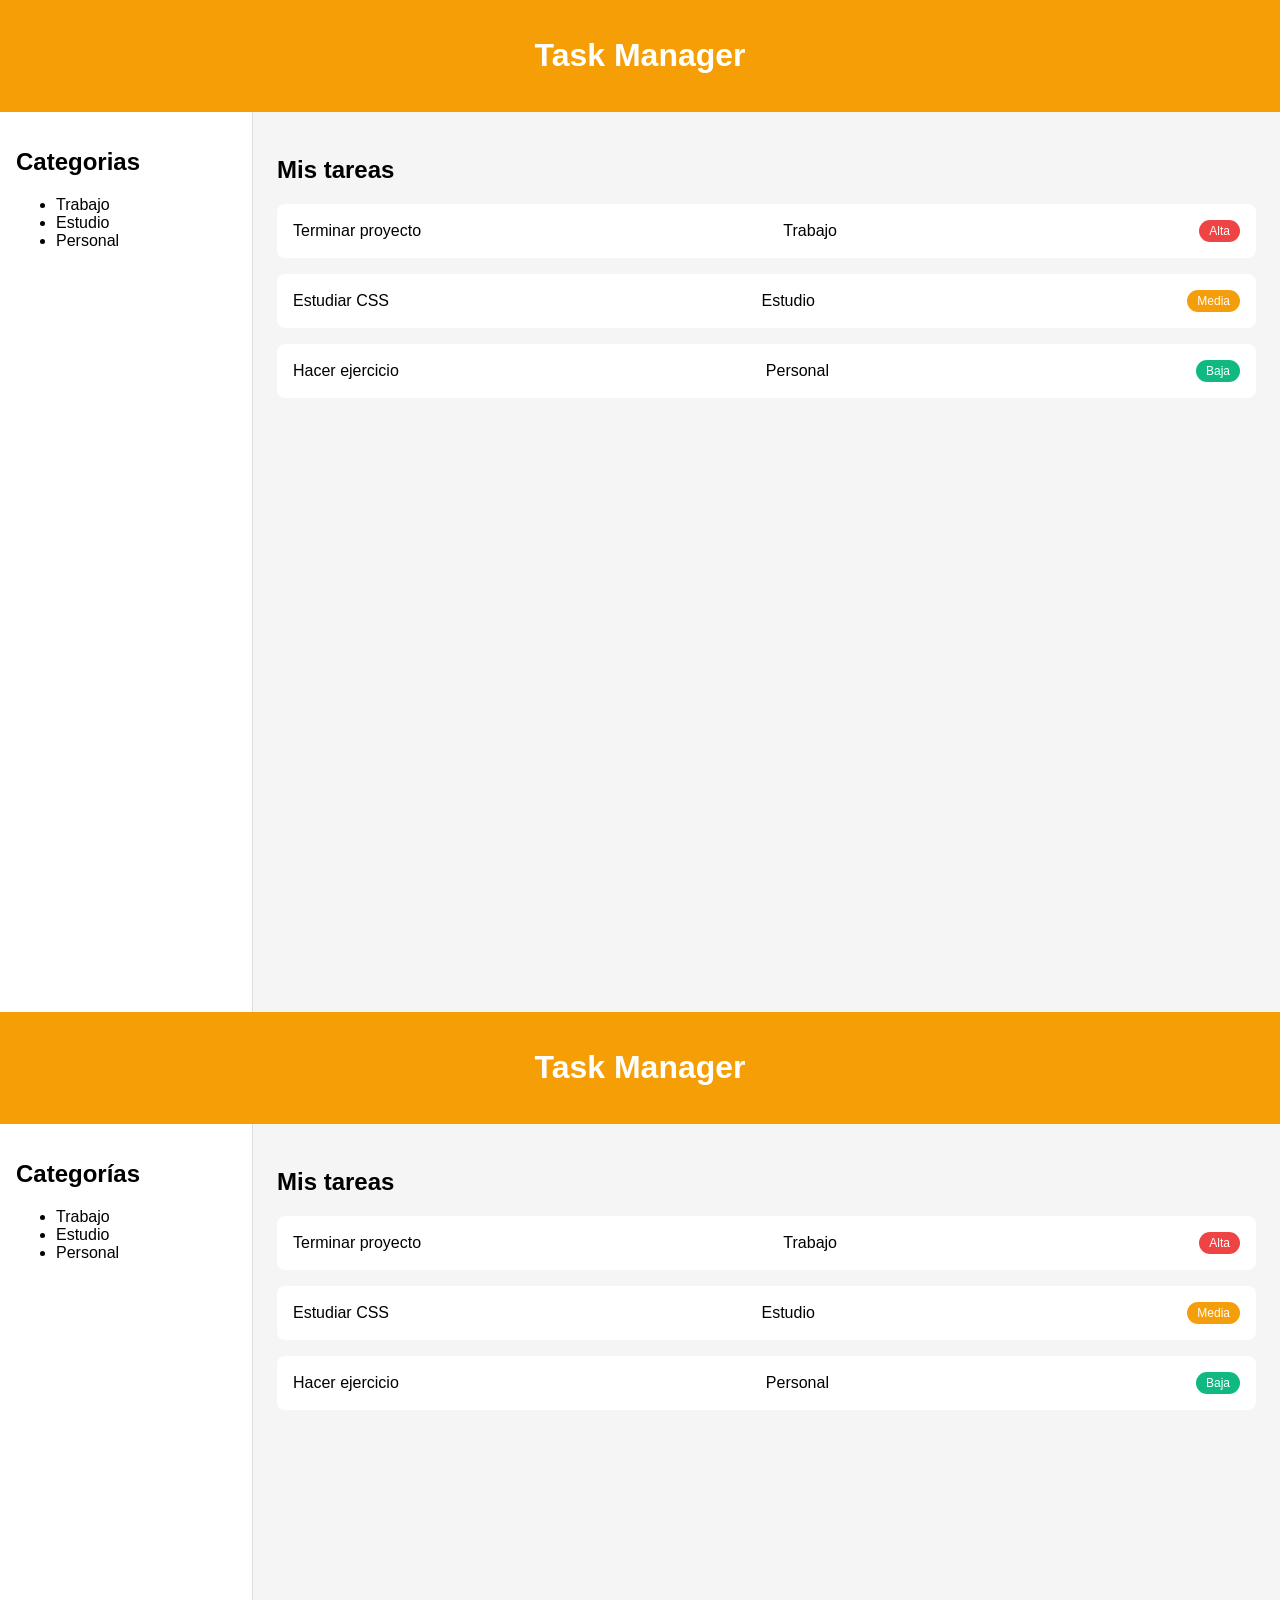
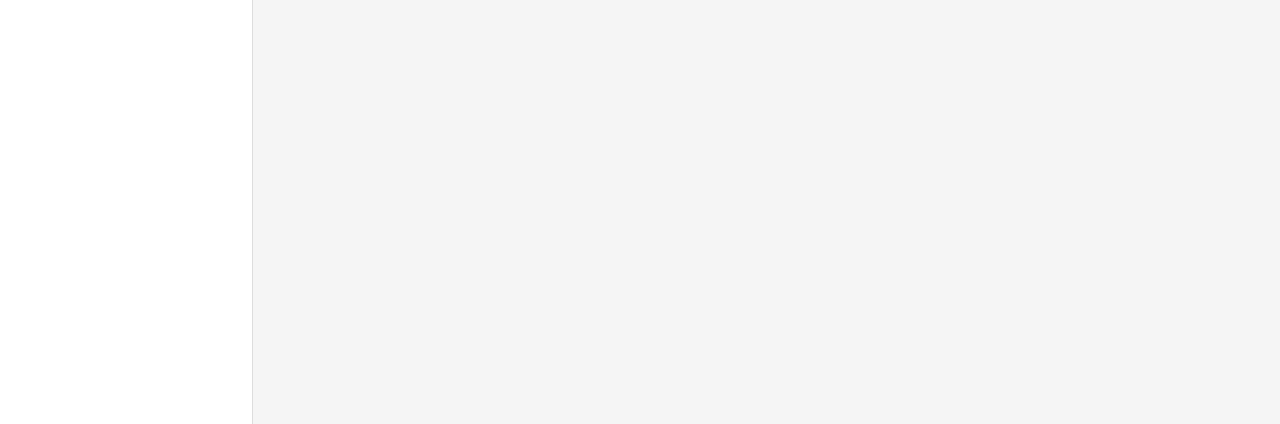
==== index.html @ 3fa74f42 "Add files via upload" ====
<!DOCTYPE html>
<html lang="es">
<head>
  <meta charset="UTF-8">
  <title>Task Manager</title>
  <link rel="stylesheet" href="styles.css">
</head>

<body>

<header>
  <h1>Task Manager</h1>
</header>

<main class="layout">

  <aside class="sidebar">
    <h2>Categorias</h2>
    <ul>
      <li>Trabajo</li>
      <li>Estudio</li>
      <li>Personal</li>
    </ul>
  </aside>

  <section class="tasks">

    <h2>Mis tareas</h2>

    <div class="task-card high">
      <span class="task-title">Terminar proyecto</span>
      <span class="category">Trabajo</span>
      <span class="badge">Alta</span>
    </div>

    <div class="task-card medium">
      <span class="task-title">Estudiar CSS</span>
      <span class="category">Estudio</span>
      <span class="badge">Media</span>
    </div>

    <div class="task-card low">
      <span class="task-title">Hacer ejercicio</span>
      <span class="category">Personal</span>
      <span class="badge">Baja</span>
    </div>

  </section>

</main>

</body>
</html>
<!DOCTYPE html>
<html lang="es">
<head>
  <meta charset="UTF-8">
  <title>Task Manager</title>
  <link rel="stylesheet" href="styles.css">
</head>

<body>

<header>
  <h1>Task Manager</h1>
</header>

<main class="layout">

  <aside class="sidebar">
    <h2>Categorías</h2>
    <ul>
      <li>Trabajo</li>
      <li>Estudio</li>
      <li>Personal</li>
    </ul>
  </aside>

  <section class="tasks">

    <h2>Mis tareas</h2>

    <div class="task-card high">
      <span class="task-title">Terminar proyecto</span>
      <span class="category">Trabajo</span>
      <span class="badge">Alta</span>
    </div>

    <div class="task-card medium">
      <span class="task-title">Estudiar CSS</span>
      <span class="category">Estudio</span>
      <span class="badge">Media</span>
    </div>

    <div class="task-card low">
      <span class="task-title">Hacer ejercicio</span>
      <span class="category">Personal</span>
      <span class="badge">Baja</span>
    </div>

  </section>

</main>

</body>
</html>
---- styles.css ----
/* VARIABLES CSS */

:root {
  --color-primary: #f59e05;
  --color-bg: #f5f5f5;
  --color-card: #ffffff;

  --priority-high: #ef4444;
  --priority-medium: #f59e0b;
  --priority-low: #10b981;

  --font-main: Arial, sans-serif;

  --space-sm: 8px;
  --space-md: 16px;
  --space-lg: 24px;
}


/* RESET */

body {
  margin: 0;
  font-family: var(--font-main);
  background: var(--color-bg);
}


/* HEADER */

header {
  background: var(--color-primary);
  color: white;
  padding: var(--space-md);
  text-align: center;
}


/* LAYOUT */

.layout {
  display: flex;
  min-height: 100vh;
}


/* SIDEBAR */

.sidebar {
  width: 220px;
  background: white;
  padding: var(--space-md);
  border-right: 1px solid #ddd;
}


/* TASK SECTION */

.tasks {
  flex: 1;
  padding: var(--space-lg);
}


/* TASK CARD */

.task-card {
  display: flex;
  justify-content: space-between;
  align-items: center;

  background: var(--color-card);
  padding: var(--space-md);
  margin-bottom: var(--space-md);

  border-radius: 8px;

  transition: transform 0.2s ease, box-shadow 0.2s ease;
}


/* BONUS: transición */

.task-card:hover {
  transform: translateY(-4px);
  box-shadow: 0 6px 12px rgba(0,0,0,0.1);
}


/* BADGES */

.badge {
  padding: 4px 10px;
  border-radius: 12px;
  color: white;
  font-size: 12px;
}

.high .badge {
  background: var(--priority-high);
}

.medium .badge {
  background: var(--priority-medium);
}

.low .badge {
  background: var(--priority-low);
}


/* MEDIA QUERY */

@media (max-width: 768px) {

  .layout {
    flex-direction: column;
  }

  .sidebar {
    width: 100%;
    border-right: none;
    border-bottom: 1px solid #ddd;
  }

}
---- styles.css ----
/* VARIABLES CSS */

:root {
  --color-primary: #f59e05;
  --color-bg: #f5f5f5;
  --color-card: #ffffff;

  --priority-high: #ef4444;
  --priority-medium: #f59e0b;
  --priority-low: #10b981;

  --font-main: Arial, sans-serif;

  --space-sm: 8px;
  --space-md: 16px;
  --space-lg: 24px;
}


/* RESET */

body {
  margin: 0;
  font-family: var(--font-main);
  background: var(--color-bg);
}


/* HEADER */

header {
  background: var(--color-primary);
  color: white;
  padding: var(--space-md);
  text-align: center;
}


/* LAYOUT */

.layout {
  display: flex;
  min-height: 100vh;
}


/* SIDEBAR */

.sidebar {
  width: 220px;
  background: white;
  padding: var(--space-md);
  border-right: 1px solid #ddd;
}


/* TASK SECTION */

.tasks {
  flex: 1;
  padding: var(--space-lg);
}


/* TASK CARD */

.task-card {
  display: flex;
  justify-content: space-between;
  align-items: center;

  background: var(--color-card);
  padding: var(--space-md);
  margin-bottom: var(--space-md);

  border-radius: 8px;

  transition: transform 0.2s ease, box-shadow 0.2s ease;
}


/* BONUS: transición */

.task-card:hover {
  transform: translateY(-4px);
  box-shadow: 0 6px 12px rgba(0,0,0,0.1);
}


/* BADGES */

.badge {
  padding: 4px 10px;
  border-radius: 12px;
  color: white;
  font-size: 12px;
}

.high .badge {
  background: var(--priority-high);
}

.medium .badge {
  background: var(--priority-medium);
}

.low .badge {
  background: var(--priority-low);
}


/* MEDIA QUERY */

@media (max-width: 768px) {

  .layout {
    flex-direction: column;
  }

  .sidebar {
    width: 100%;
    border-right: none;
    border-bottom: 1px solid #ddd;
  }

}
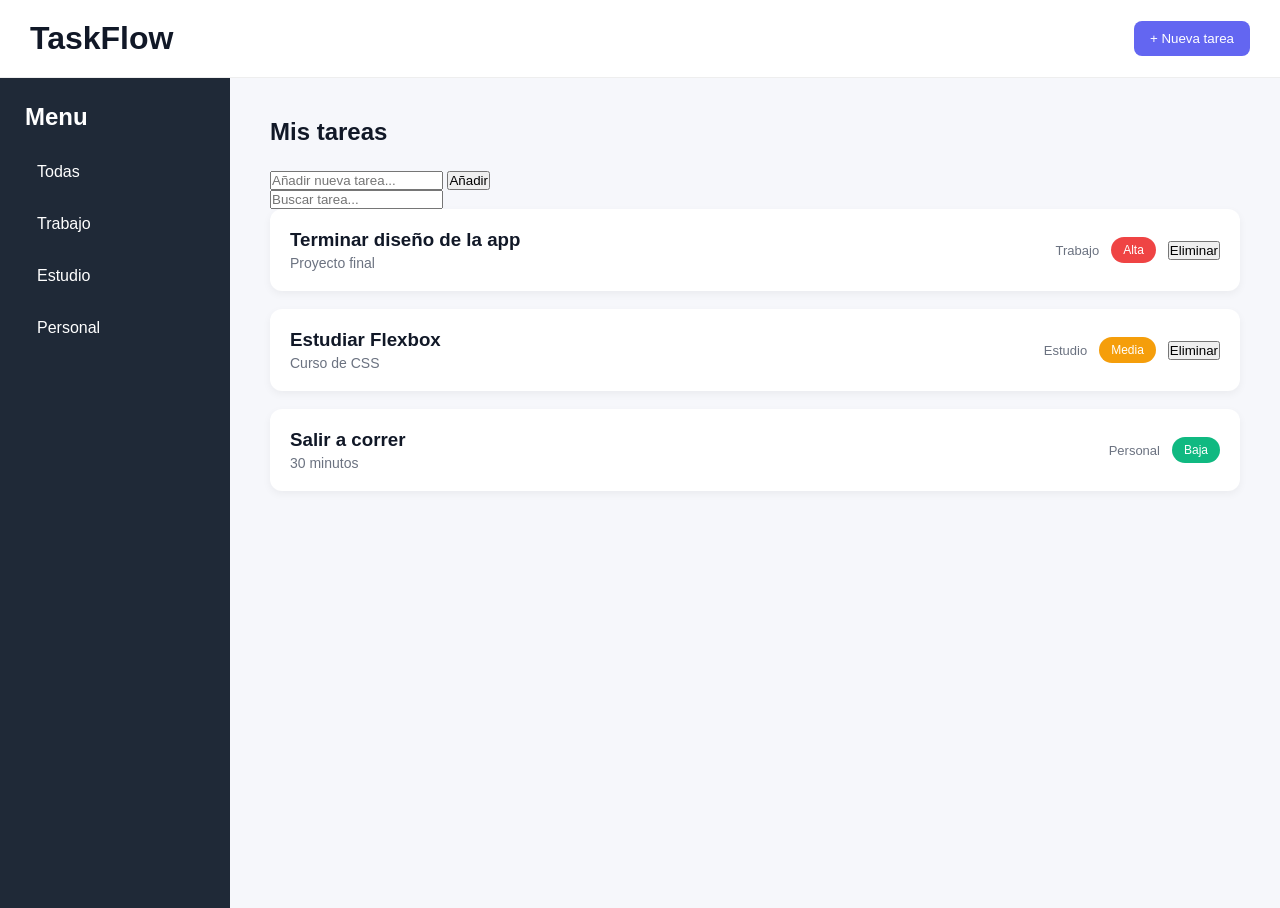
==== commit b19821b1: "Update and rename index1.html to index.html" ====
--- a/index.html
+++ b/index.html
@@ -1,106 +1,104 @@
 <!DOCTYPE html>
 <html lang="es">
+
 <head>
-  <meta charset="UTF-8">
-  <title>Task Manager</title>
-  <link rel="stylesheet" href="styles.css">
+    <meta charset="UTF-8">
+    <meta name="viewport" content="width=device-width, initial-scale=1.0">
+    <title>TaskFlow</title>
+
+    <link rel="stylesheet" href="styles.css">
+
 </head>
 
 <body>
 
-<header>
-  <h1>Task Manager</h1>
-</header>
+    <header class="header">
+        <h1>TaskFlow</h1>
+        <button class="add-btn">+ Nueva tarea</button>
+    </header>
 
-<main class="layout">
 
-  <aside class="sidebar">
-    <h2>Categorias</h2>
-    <ul>
-      <li>Trabajo</li>
-      <li>Estudio</li>
-      <li>Personal</li>
-    </ul>
-  </aside>
+    <main class="layout">
 
-  <section class="tasks">
+        <aside class="sidebar">
 
-    <h2>Mis tareas</h2>
+            <h2>Menu</h2>
 
-    <div class="task-card high">
-      <span class="task-title">Terminar proyecto</span>
-      <span class="category">Trabajo</span>
-      <span class="badge">Alta</span>
-    </div>
+            <ul class="menu">
+                <li>Todas</li>
+                <li>Trabajo</li>
+                <li>Estudio</li>
+                <li>Personal</li>
+            </ul>
 
-    <div class="task-card medium">
-      <span class="task-title">Estudiar CSS</span>
-      <span class="category">Estudio</span>
-      <span class="badge">Media</span>
-    </div>
+        </aside>
 
-    <div class="task-card low">
-      <span class="task-title">Hacer ejercicio</span>
-      <span class="category">Personal</span>
-      <span class="badge">Baja</span>
-    </div>
 
-  </section>
+        <section class="tasks">
 
-</main>
+            <h2>Mis tareas</h2>
+            <form id="taskForm">
+                <input 
+                    type="text"
+                    id="taskInput"
+                    placeholder="Añadir nueva tarea..."
+                    required
+                >
+                <button type="submit">Añadir</button>
+            </form>
+
+            <input 
+                type="text"
+                id="searchInput"
+                placeholder="Buscar tarea..."
+            >
+
+        <div id="taskList">   
+            
+            <div class="task-card high">
+                <div class="task-info">
+                    <h3>Terminar diseño de la app</h3>
+                    <p>Proyecto final</p>
+                </div>
+
+                <div class="task-meta">
+                    <span class="category">Trabajo</span>
+                    <span class="badge">Alta</span>
+                    <button class="delete-btn">Eliminar</button>
+                </div>
+            </div>
+
+
+            <div class="task-card medium">
+                <div class="task-info">
+                    <h3>Estudiar Flexbox</h3>
+                    <p>Curso de CSS</p>
+                </div>
+
+                <div class="task-meta">
+                    <span class="category">Estudio</span>
+                    <span class="badge">Media</span>
+                    <button class="delete-btn">Eliminar</button>
+                </div>
+            </div>
+
+
+            <div class="task-card low">
+                <div class="task-info">
+                    <h3>Salir a correr</h3>
+                    <p>30 minutos</p>
+                </div>
+
+                <div class="task-meta">
+                    <span class="category">Personal</span>
+                    <span class="badge">Baja</span>
+                </div>
+            </div>
+        </div>
+        </section>
+        <script src="app.js"></script>
+    </main>
 
 </body>
+
 </html>
-<!DOCTYPE html>
-<html lang="es">
-<head>
-  <meta charset="UTF-8">
-  <title>Task Manager</title>
-  <link rel="stylesheet" href="styles.css">
-</head>
-
-<body>
-
-<header>
-  <h1>Task Manager</h1>
-</header>
-
-<main class="layout">
-
-  <aside class="sidebar">
-    <h2>Categorías</h2>
-    <ul>
-      <li>Trabajo</li>
-      <li>Estudio</li>
-      <li>Personal</li>
-    </ul>
-  </aside>
-
-  <section class="tasks">
-
-    <h2>Mis tareas</h2>
-
-    <div class="task-card high">
-      <span class="task-title">Terminar proyecto</span>
-      <span class="category">Trabajo</span>
-      <span class="badge">Alta</span>
-    </div>
-
-    <div class="task-card medium">
-      <span class="task-title">Estudiar CSS</span>
-      <span class="category">Estudio</span>
-      <span class="badge">Media</span>
-    </div>
-
-    <div class="task-card low">
-      <span class="task-title">Hacer ejercicio</span>
-      <span class="category">Personal</span>
-      <span class="badge">Baja</span>
-    </div>
-
-  </section>
-
-</main>
-
-</body>
-</html>
--- a/styles.css
+++ b/styles.css
@@ -1,38 +1,75 @@
-/* VARIABLES CSS */
+/* VARIABLES */
 
 :root {
-  --color-primary: #f59e05;
-  --color-bg: #f5f5f5;
+
+  --color-primary: #6366f1;
+  --color-bg: #f6f7fb;
   --color-card: #ffffff;
+  --color-sidebar: #1f2937;
 
   --priority-high: #ef4444;
   --priority-medium: #f59e0b;
   --priority-low: #10b981;
 
-  --font-main: Arial, sans-serif;
+  --text-dark: #111827;
+  --text-light: #6b7280;
+
+  --radius: 12px;
 
   --space-sm: 8px;
   --space-md: 16px;
   --space-lg: 24px;
+
+  font-family: "Segoe UI", sans-serif;
 }
 
 
 /* RESET */
 
+* {
+  margin: 0;
+  padding: 0;
+  box-sizing: border-box;
+}
+
 body {
-  margin: 0;
-  font-family: var(--font-main);
   background: var(--color-bg);
+  color: var(--text-dark);
 }
 
 
 /* HEADER */
 
-header {
+.header {
+
+  display: flex;
+  justify-content: space-between;
+  align-items: center;
+
+  padding: 20px 30px;
+
+  background: white;
+  border-bottom: 1px solid #eee;
+
+}
+
+.add-btn {
+
   background: var(--color-primary);
   color: white;
-  padding: var(--space-md);
-  text-align: center;
+
+  border: none;
+  padding: 10px 16px;
+
+  border-radius: 8px;
+
+  cursor: pointer;
+
+  transition: 0.2s;
+}
+
+.add-btn:hover {
+  opacity: 0.9;
 }
 
 
@@ -40,60 +77,126 @@
 
 .layout {
   display: flex;
-  min-height: 100vh;
+  min-height: calc(100vh - 70px);
 }
 
 
 /* SIDEBAR */
 
 .sidebar {
-  width: 220px;
-  background: white;
-  padding: var(--space-md);
-  border-right: 1px solid #ddd;
+
+  width: 230px;
+
+  background: var(--color-sidebar);
+  color: white;
+
+  padding: 25px;
+
+}
+
+.menu {
+  list-style: none;
+  margin-top: 20px;
+}
+
+.menu li {
+
+  padding: 12px;
+  margin-bottom: 10px;
+
+  border-radius: 8px;
+
+  cursor: pointer;
+
+  transition: 0.2s;
+}
+
+.menu li:hover {
+  background: rgba(255, 255, 255, 0.1);
 }
 
 
 /* TASK SECTION */
 
 .tasks {
+
   flex: 1;
-  padding: var(--space-lg);
+  padding: 40px;
+
+}
+
+.tasks h2 {
+  margin-bottom: 25px;
 }
 
 
 /* TASK CARD */
 
 .task-card {
+
   display: flex;
   justify-content: space-between;
   align-items: center;
 
   background: var(--color-card);
-  padding: var(--space-md);
-  margin-bottom: var(--space-md);
-
-  border-radius: 8px;
-
-  transition: transform 0.2s ease, box-shadow 0.2s ease;
-}
-
-
-/* BONUS: transición */
+
+  padding: 20px;
+  margin-bottom: 18px;
+
+  border-radius: var(--radius);
+
+  box-shadow: 0 3px 8px rgba(0, 0, 0, 0.05);
+
+  transition: all 0.25s ease;
+}
 
 .task-card:hover {
+
   transform: translateY(-4px);
-  box-shadow: 0 6px 12px rgba(0,0,0,0.1);
+
+  box-shadow: 0 10px 18px rgba(0, 0, 0, 0.08);
+}
+
+
+/* INFO */
+
+.task-info h3 {
+  margin-bottom: 4px;
+}
+
+.task-info p {
+  color: var(--text-light);
+  font-size: 14px;
+}
+
+
+/* META */
+
+.task-meta {
+
+  display: flex;
+  align-items: center;
+  gap: 12px;
+
+}
+
+.category {
+
+  font-size: 13px;
+  color: var(--text-light);
+
 }
 
 
 /* BADGES */
 
 .badge {
-  padding: 4px 10px;
-  border-radius: 12px;
+
+  padding: 6px 12px;
+  border-radius: 20px;
+  font-size: 12px;
   color: white;
-  font-size: 12px;
+
 }
 
 .high .badge {
@@ -109,9 +212,10 @@
 }
 
 
-/* MEDIA QUERY */
-
-@media (max-width: 768px) {
+
+/* RESPONSIVE */
+
+@media (max-width:768px) {
 
   .layout {
     flex-direction: column;
@@ -119,8 +223,23 @@
 
   .sidebar {
     width: 100%;
-    border-right: none;
-    border-bottom: 1px solid #ddd;
-  }
-
-}
+    display: flex;
+    justify-content: center;
+  }
+
+  .menu {
+    display: flex;
+    gap: 10px;
+  }
+
+  .tasks {
+    padding: 25px;
+  }
+
+  .task-card {
+    flex-direction: column;
+    align-items: flex-start;
+    gap: 10px;
+  }
+
+}
